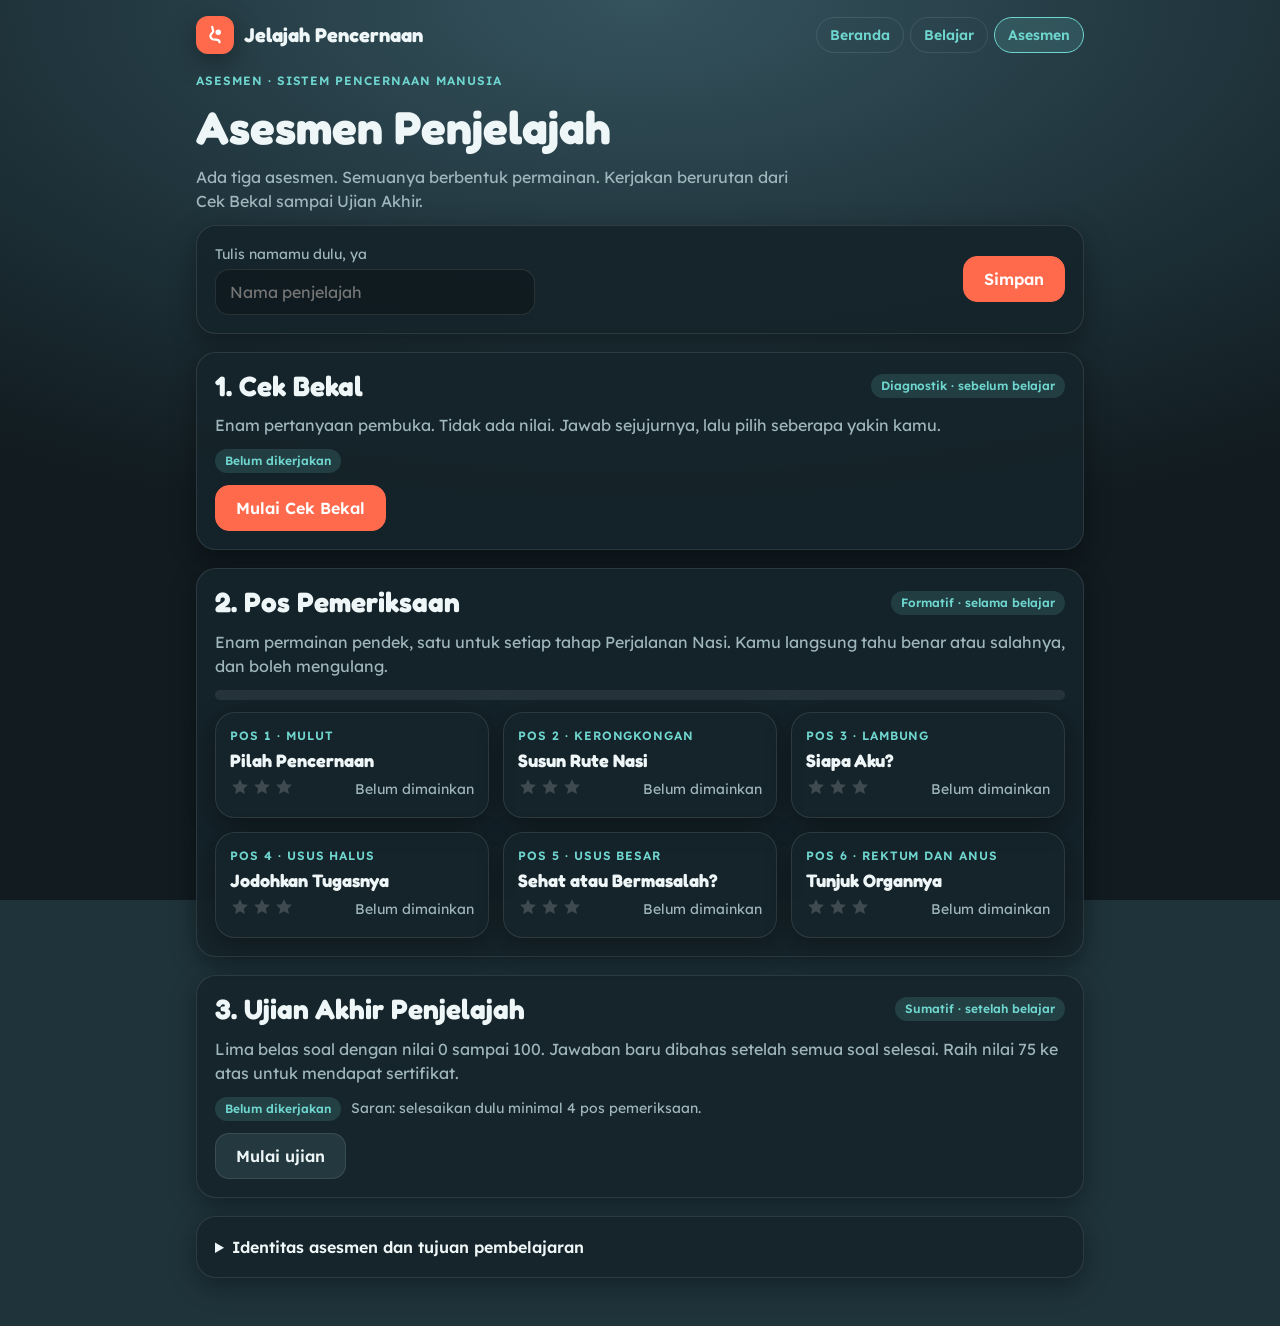
==== asesmen/index.html @ dd768f48 "Satu situs: beranda, media belajar terpisah per file, dan asesmen berbasis permainan" ====
<!doctype html>
<html lang="id">
<head>
<meta charset="utf-8">
<meta name="viewport" content="width=device-width, initial-scale=1, viewport-fit=cover">
<title>Asesmen · Jelajah Pencernaan</title>
<meta name="description" content="Asesmen diagnostik, formatif, dan sumatif sistem pencernaan manusia untuk kelas 5 SD.">
<meta name="theme-color" content="#1f333b">
<link rel="preconnect" href="https://fonts.gstatic.com" crossorigin>
<link rel="stylesheet" href="https://fonts.googleapis.com/css2?family=Fredoka:wght@600;700&family=Lexend:wght@400;600&display=swap">
<link rel="stylesheet" href="../assets/tema.css">
</head>
<body>
<div id="app"></div>
<script src="../assets/inti.js"></script>
<script src="../assets/soal.js"></script>
<script src="hub.js"></script>
</body>
</html>
---- assets/tema.css ----
/* Tema bersama untuk beranda dan halaman asesmen (selaras dengan media 3D di /belajar/) */
:root {
  --ink: #eef6f7; --muted: #9fb6bc; --accent: #ff6a4d; --accent-ink: #fff;
  --teal: #6fd6cf; --teal-soft: rgba(111, 214, 207, 0.15); --sun: #ffc857;
  --bg: #1f333b; --panel: rgba(22, 36, 43, 0.9); --panel-2: #24393f; --edge: rgba(255, 255, 255, 0.1);
  --dark: #12262d; --focus: #7fc8ff; --good: #2fbf6f; --bad: #ef5157;
  --shadow: 0 8px 26px rgba(0, 0, 0, 0.35);
  --font-display: "Fredoka", "Trebuchet MS", system-ui, sans-serif;
  --font-body: "Lexend", "Segoe UI", system-ui, sans-serif;
  color-scheme: dark;
}
* { box-sizing: border-box; }
[hidden] { display: none !important; }
html { -webkit-text-size-adjust: 100%; }
body { margin: 0; min-height: 100vh; min-height: 100dvh; color: var(--ink); font-family: var(--font-body); font-size: 16px; line-height: 1.5;
  background: radial-gradient(ellipse 90% 60% at 50% 0%, #35535d 0%, #1f333b 55%, #111b20 100%) fixed #1f333b; }
h1, h2, h3 { font-family: var(--font-display); font-weight: 700; line-height: 1.1; margin: 0; text-wrap: balance; }
h1 { font-size: clamp(30px, 6vw, 46px); } h2 { font-size: clamp(22px, 4vw, 28px); } h3 { font-size: 18px; }
p { margin: 0; } a { color: var(--teal); }
button, input, select { font: inherit; color: inherit; }
button { cursor: pointer; touch-action: manipulation; }
:focus-visible { outline: 3px solid var(--focus); outline-offset: 2px; }
.wrap { width: min(920px, 100%); margin: 0 auto; padding: 16px max(16px, env(safe-area-inset-right, 0px)) 48px max(16px, env(safe-area-inset-left, 0px)); display: flex; flex-direction: column; gap: 18px; }
.bar { display: flex; align-items: center; justify-content: space-between; gap: 10px; flex-wrap: wrap; }
.brand { display: flex; align-items: center; gap: 10px; text-decoration: none; color: var(--ink); font-family: var(--font-display); font-weight: 700; font-size: 20px; }
.logo { width: 38px; height: 38px; border-radius: 12px; background: var(--accent); display: grid; place-items: center; flex: none; box-shadow: var(--shadow); }
.nav { display: flex; gap: 6px; flex-wrap: wrap; }
.nav a, .pill { display: inline-flex; align-items: center; gap: 6px; min-height: 36px; padding: 0 13px; border-radius: 999px; border: 1.5px solid var(--edge); color: var(--teal); font-weight: 600; font-size: 14px; text-decoration: none; background: transparent; }
.nav a:hover, .nav a[aria-current="page"] { background: var(--teal-soft); border-color: var(--teal); }
.kicker { font-size: 12px; font-weight: 600; letter-spacing: 0.08em; text-transform: uppercase; color: var(--teal); }
.lead { color: var(--muted); max-width: 62ch; }
.muted { color: var(--muted); } .small { font-size: 14px; }
.panel { background: var(--panel); border: 1px solid var(--edge); border-radius: 20px; padding: 18px; box-shadow: var(--shadow); }
.stack { display: flex; flex-direction: column; gap: 12px; } .row { display: flex; flex-wrap: wrap; gap: 10px; align-items: center; }
.grid2 { display: grid; gap: 14px; grid-template-columns: repeat(auto-fit, minmax(min(260px, 100%), 1fr)); }
.btn { display: inline-flex; align-items: center; justify-content: center; gap: 8px; min-height: 46px; padding: 0 20px; border-radius: 14px; border: 1.5px solid var(--edge); background: var(--panel-2); color: var(--ink); font-weight: 600; text-decoration: none; transition: transform .08s ease; }
.btn:active { transform: translateY(2px); }
.btn.primary { background: var(--accent); border-color: var(--accent); color: var(--accent-ink); }
.btn.teal { border-color: var(--teal); color: var(--teal); }
.btn.small { min-height: 38px; padding: 0 14px; font-size: 14px; }
.btn:disabled { opacity: .45; cursor: not-allowed; }
.badge { display: inline-flex; align-items: center; gap: 6px; padding: 3px 10px; border-radius: 999px; font-size: 12px; font-weight: 600; background: var(--teal-soft); color: var(--teal); }
.badge.sun { background: rgba(255, 200, 87, 0.16); color: var(--sun); } .badge.bad { background: rgba(239, 81, 87, 0.16); color: #ff8a8e; } .badge.good { background: rgba(47, 191, 111, 0.16); color: #6fe0a2; }
.tile { display: flex; flex-direction: column; gap: 10px; text-decoration: none; color: var(--ink); background: var(--panel); border: 1.5px solid var(--edge); border-radius: 20px; padding: 18px; box-shadow: var(--shadow); transition: border-color .15s ease, transform .15s ease; }
a.tile:hover, a.tile:focus-visible { border-color: var(--teal); transform: translateY(-2px); }
.tile .ico { width: 46px; height: 46px; border-radius: 14px; display: grid; place-items: center; background: var(--teal-soft); color: var(--teal); }
.tile.hot .ico { background: var(--accent); color: #fff; }
.meter { height: 10px; border-radius: 999px; background: rgba(255, 255, 255, 0.08); overflow: hidden; }
.meter > i { display: block; height: 100%; background: var(--teal); border-radius: 999px; transition: width .35s ease; }
.stars { display: inline-flex; gap: 2px; color: var(--sun); } .stars .off { color: rgba(255, 255, 255, 0.18); }
input[type="text"], input[type="password"] { min-height: 46px; padding: 0 14px; border-radius: 14px; border: 1.5px solid var(--edge); background: rgba(0, 0, 0, 0.25); color: var(--ink); width: 100%; max-width: 320px; }
/* ---------- permainan ---------- */
.stage { min-height: 100vh; min-height: 100dvh; display: flex; flex-direction: column; }
.stage .wrap { flex: 1; width: min(720px, 100%); }
.hud { display: flex; align-items: center; justify-content: space-between; gap: 10px; flex-wrap: wrap; font-weight: 600; font-variant-numeric: tabular-nums; }
.opt { display: flex; align-items: center; gap: 12px; width: 100%; text-align: left; padding: 13px 15px; border-radius: 14px; border: 1.5px solid var(--edge); background: var(--panel-2); font-weight: 600; }
.opt:hover:not(:disabled) { border-color: var(--teal); }
.opt .key { flex: none; display: grid; place-items: center; width: 30px; height: 30px; border-radius: 50%; border: 1.5px solid currentColor; font-size: 13px; }
.opt.pick { border-color: var(--teal); background: var(--teal-soft); color: var(--teal); }
.opt.right { border-color: var(--good); background: rgba(47, 191, 111, 0.18); color: #8ff0bb; }
.opt.wrong { border-color: var(--bad); background: rgba(239, 81, 87, 0.16); color: #ff9da0; }
.opt:disabled { cursor: default; }
.fb { border-radius: 16px; padding: 14px 16px; border: 1.5px solid var(--edge); background: var(--panel-2); }
.fb.good { border-color: var(--good); background: rgba(47, 191, 111, 0.14); } .fb.bad { border-color: var(--bad); background: rgba(239, 81, 87, 0.12); }
.chips { display: flex; flex-wrap: wrap; gap: 8px; }
.chip { min-height: 42px; padding: 0 14px; border-radius: 999px; border: 1.5px solid var(--edge); background: var(--panel-2); font-weight: 600; }
.chip:hover:not(:disabled) { border-color: var(--teal); } .chip:disabled { opacity: .3; }
.chip.wrong { border-color: var(--bad); color: #ff9da0; } .chip.pick { border-color: var(--teal); background: var(--teal-soft); color: var(--teal); } .chip.right { border-color: var(--good); background: rgba(47, 191, 111, 0.18); color: #8ff0bb; opacity: 1; }
.card-big { background: var(--panel-2); border: 1.5px solid var(--edge); border-radius: 22px; padding: 26px 20px; text-align: center; font-size: 20px; font-weight: 600; min-height: 150px; display: grid; place-items: center; box-shadow: var(--shadow); touch-action: none; user-select: none; -webkit-user-select: none; cursor: grab; transition: transform .25s ease, background .15s ease, border-color .15s ease; }
.card-big.drag { transition: none; cursor: grabbing; }
.card-big.l { border-color: var(--teal); background: rgba(111, 214, 207, 0.2); } .card-big.r { border-color: var(--sun); background: rgba(255, 200, 87, 0.2); }
.slot { display: flex; align-items: center; gap: 10px; min-height: 44px; padding: 6px 12px; border-radius: 12px; border: 1.5px dashed var(--edge); color: var(--muted); font-weight: 600; }
.slot.fill { border-style: solid; border-color: var(--teal); color: var(--ink); background: var(--teal-soft); } .slot.next { border-color: var(--accent); }
.slot .n { flex: none; width: 28px; height: 28px; border-radius: 50%; display: grid; place-items: center; background: rgba(255, 255, 255, 0.08); font-family: var(--font-display); }
.peta { width: 100%; max-width: 300px; height: auto; display: block; margin: 0 auto; }
.peta .org { cursor: pointer; transition: opacity .2s ease; } .peta .org:hover .ol, .peta .org:focus-visible .ol { stroke: #fff; }
.peta .org.right .ol { stroke: var(--good); stroke-width: 5; } .peta .org.wrong .ol { stroke: var(--bad); stroke-width: 5; }
.peta.dim .org:not(.lit) { opacity: .35; }
table { border-collapse: collapse; width: 100%; font-size: 14px; }
th, td { border: 1px solid var(--edge); padding: 7px 9px; text-align: left; vertical-align: top; }
th { background: rgba(255, 255, 255, 0.06); font-weight: 600; }
.scroll { overflow-x: auto; }
@keyframes pop { 0% { transform: scale(.6); opacity: 0; } 60% { transform: scale(1.06); opacity: 1; } 100% { transform: scale(1); } }
.pop { animation: pop .35s cubic-bezier(.2, .9, .3, 1.2) both; }
@keyframes shake { 0%, 100% { transform: translateX(0); } 25% { transform: translateX(-7px); } 50% { transform: translateX(6px); } 75% { transform: translateX(-3px); } }
.shake { animation: shake .35s ease; }
@keyframes bob { 0%, 100% { transform: translateY(0); } 50% { transform: translateY(-6px); } }
.bob { animation: bob 2.4s ease-in-out infinite; }
@media (prefers-reduced-motion: reduce) { *, *::before, *::after { animation-duration: .01ms !important; transition-duration: .01ms !important; } }
@media print { body { background: #fff; color: #000; } .panel, .tile { box-shadow: none; background: #fff; border-color: #999; } .noprint { display: none !important; } th { background: #eee; } th, td { border-color: #999; } .badge { color: #000; background: #eee; } .muted, .lead, .kicker { color: #333; } a { color: #000; } }
.tile .badge { align-self: flex-start; }
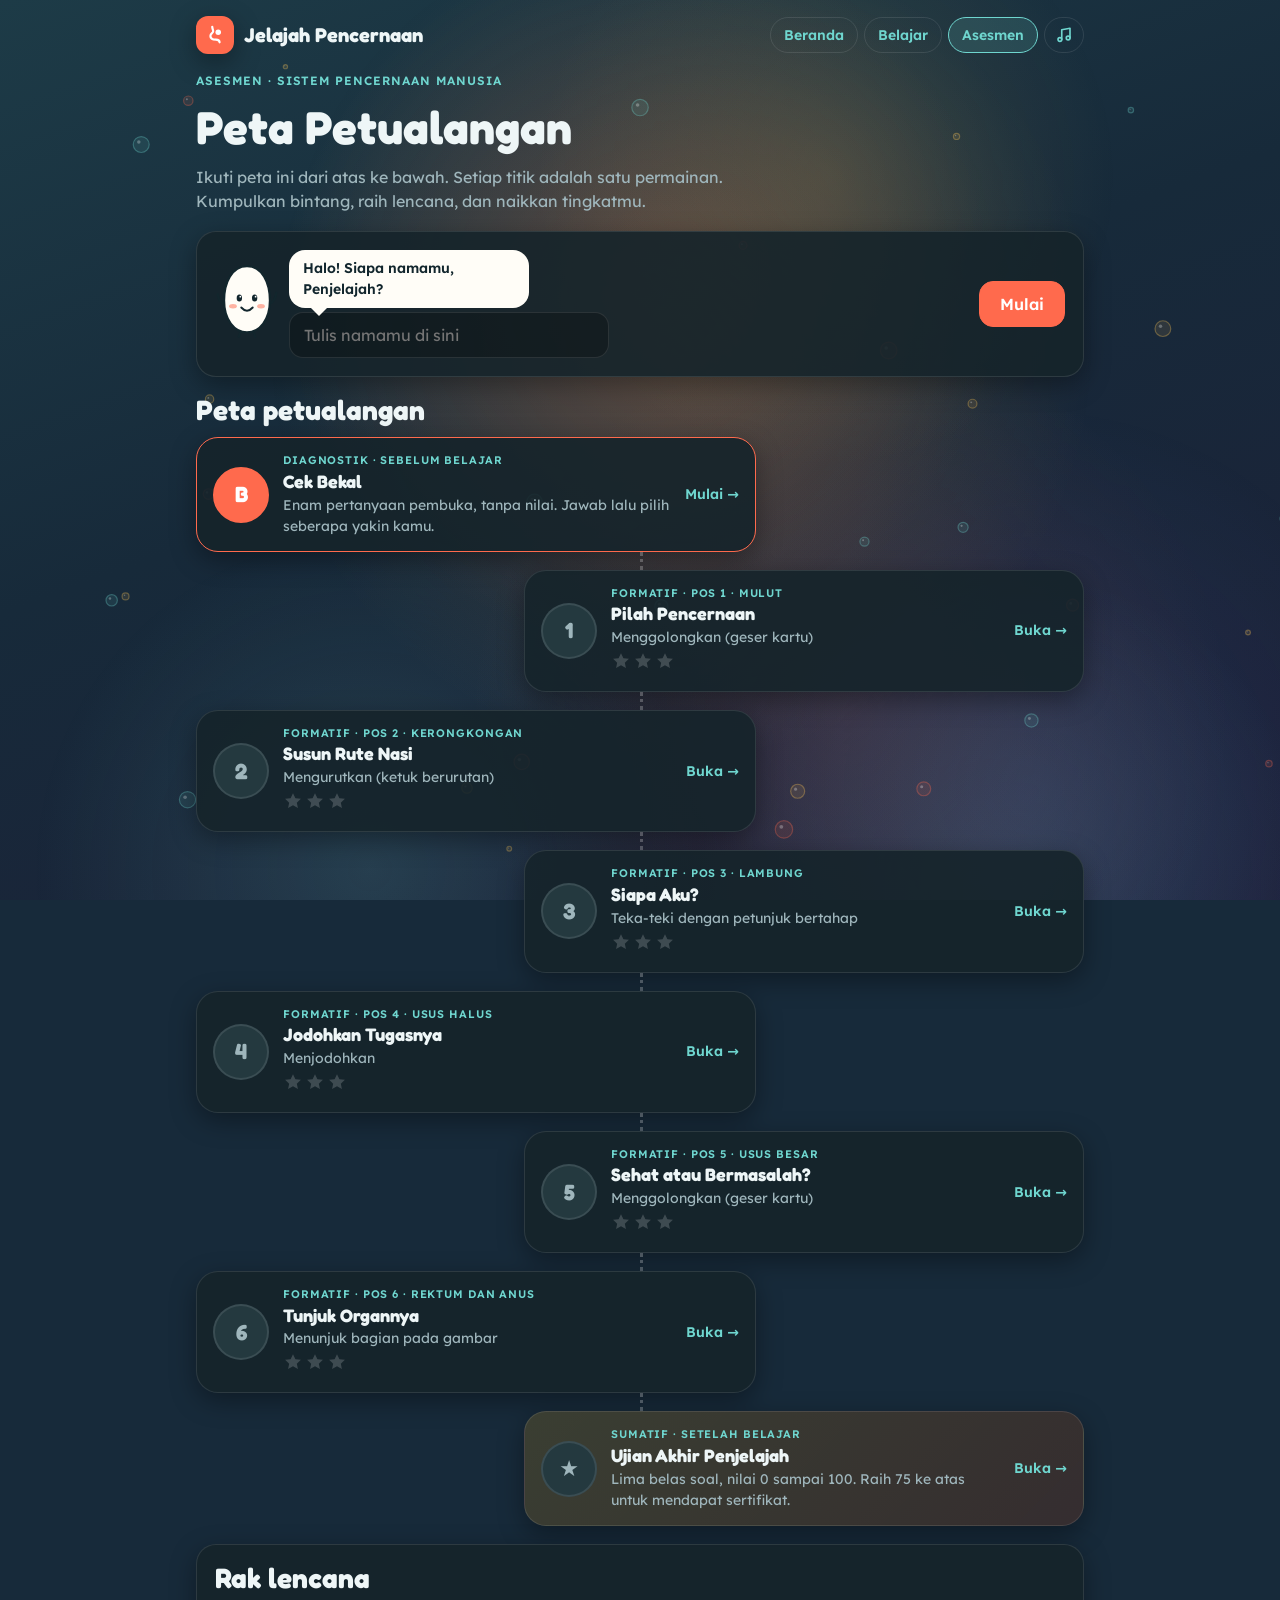
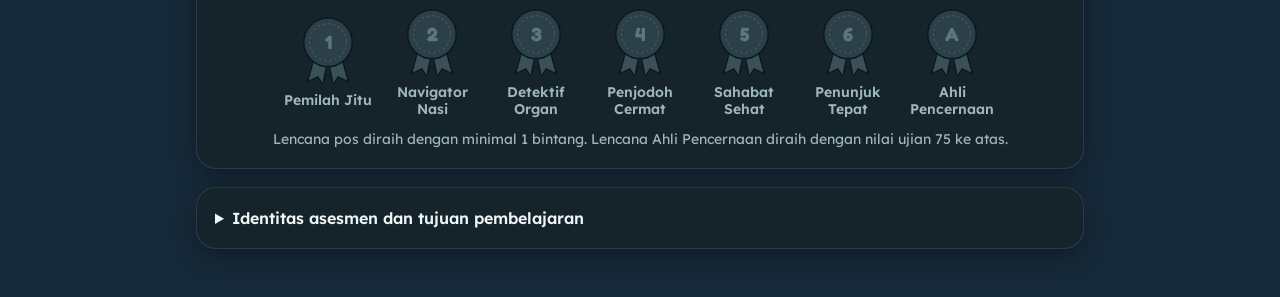
==== commit eec43dfc: "Lima lagu latar, efek bunyi baru, suara Si Nasi, dan pembaca soal" ====
--- a/asesmen/index.html
+++ b/asesmen/index.html
@@ -13,6 +13,7 @@
 <body>
 <div id="app"></div>
 <script src="../assets/inti.js"></script>
+<script src="../assets/audio.js"></script>
 <script src="../assets/soal.js"></script>
 <script src="hub.js"></script>
 </body>
--- a/assets/tema.css
+++ b/assets/tema.css
@@ -13,7 +13,7 @@
 [hidden] { display: none !important; }
 html { -webkit-text-size-adjust: 100%; }
 body { margin: 0; min-height: 100vh; min-height: 100dvh; color: var(--ink); font-family: var(--font-body); font-size: 16px; line-height: 1.5;
-  background: radial-gradient(ellipse 90% 60% at 50% 0%, #35535d 0%, #1f333b 55%, #111b20 100%) fixed #1f333b; }
+  background: linear-gradient(160deg, #1d3b47 0%, #172a3a 45%, #1c1f38 100%) fixed #172a3a; }
 h1, h2, h3 { font-family: var(--font-display); font-weight: 700; line-height: 1.1; margin: 0; text-wrap: balance; }
 h1 { font-size: clamp(30px, 6vw, 46px); } h2 { font-size: clamp(22px, 4vw, 28px); } h3 { font-size: 18px; }
 p { margin: 0; } a { color: var(--teal); }
@@ -89,3 +89,111 @@
 @media (prefers-reduced-motion: reduce) { *, *::before, *::after { animation-duration: .01ms !important; transition-duration: .01ms !important; } }
 @media print { body { background: #fff; color: #000; } .panel, .tile { box-shadow: none; background: #fff; border-color: #999; } .noprint { display: none !important; } th { background: #eee; } th, td { border-color: #999; } .badge { color: #000; background: #eee; } .muted, .lead, .kicker { color: #333; } a { color: #000; } }
 .tile .badge { align-self: flex-start; }
+/* ---------- polesan: animasi masuk, perayaan, peta petualangan ---------- */
+@keyframes naik { from { opacity: 0; transform: translateY(14px); } to { opacity: 1; transform: none; } }
+.wrap > * { animation: naik .45s cubic-bezier(.2, .8, .3, 1) both; }
+.wrap > *:nth-child(2) { animation-delay: .05s; } .wrap > *:nth-child(3) { animation-delay: .1s; } .wrap > *:nth-child(4) { animation-delay: .15s; } .wrap > *:nth-child(5) { animation-delay: .2s; } .wrap > *:nth-child(n+6) { animation-delay: .25s; }
+.konfeti { position: fixed; inset: 0; width: 100%; height: 100%; pointer-events: none; z-index: 99; }
+.nav .pill { padding: 0 10px; cursor: pointer; }
+.stars.besar svg { width: 44px; height: 44px; }
+@keyframes bintangMuncul { 0% { transform: scale(0) rotate(-40deg); opacity: 0; } 70% { transform: scale(1.35) rotate(8deg); opacity: 1; } 100% { transform: scale(1); opacity: 1; } }
+.stars .muncul { display: inline-block; animation: bintangMuncul .5s cubic-bezier(.2, .9, .3, 1.3) both; filter: drop-shadow(0 0 10px rgba(255, 200, 87, 0.55)); }
+.medali { display: inline-flex; flex-direction: column; align-items: center; gap: 2px; width: 92px; text-align: center; font-weight: 600; line-height: 1.2; }
+.medali.kunci { color: var(--muted); }
+.medali:not(.kunci) svg { filter: drop-shadow(0 6px 10px rgba(0, 0, 0, 0.35)); }
+.hero { position: relative; overflow: hidden; border-radius: 28px; border: 1px solid var(--edge); padding: clamp(20px, 4vw, 36px); background: radial-gradient(120% 90% at 85% 10%, rgba(111, 214, 207, 0.22), transparent 60%), radial-gradient(90% 80% at 0% 100%, rgba(255, 106, 77, 0.2), transparent 60%), var(--panel); box-shadow: var(--shadow); display: grid; grid-template-columns: minmax(0, 1.25fr) minmax(0, 0.75fr); gap: 20px; align-items: center; }
+.hero h1 { font-size: clamp(38px, 8vw, 68px); letter-spacing: -0.01em; }
+.hero h1 span { color: var(--accent); }
+.hero .peta { max-width: 230px; filter: drop-shadow(0 16px 30px rgba(0, 0, 0, 0.45)); }
+.hero .sosok { position: relative; }
+.hero .statbar { grid-template-columns: repeat(3, minmax(0, 1fr)); }
+@media (max-width: 640px) { .hero { grid-template-columns: 1fr; } .hero .sosok { order: -1; } .hero .peta { max-width: 104px; } .hero .stat { padding: 8px 10px; } .hero .stat b { font-size: 20px; } }
+.gelembung { position: absolute; border-radius: 50%; background: rgba(111, 214, 207, 0.14); border: 1px solid rgba(111, 214, 207, 0.25); animation: apung 9s ease-in-out infinite; pointer-events: none; }
+@keyframes apung { 0%, 100% { transform: translateY(0); } 50% { transform: translateY(-18px); } }
+.statbar { display: grid; grid-template-columns: repeat(auto-fit, minmax(130px, 1fr)); gap: 10px; }
+.stat { background: rgba(0, 0, 0, 0.22); border: 1px solid var(--edge); border-radius: 16px; padding: 10px 14px; display: flex; flex-direction: column; }
+.stat b { font-family: var(--font-display); font-size: 26px; line-height: 1.1; font-variant-numeric: tabular-nums; }
+.stat span { font-size: 12px; color: var(--muted); }
+.level { display: flex; align-items: center; gap: 14px; flex-wrap: wrap; }
+.level .lv { flex: none; width: 58px; height: 58px; border-radius: 18px; background: linear-gradient(135deg, var(--sun), var(--accent)); color: #1b1410; display: grid; place-items: center; font-family: var(--font-display); font-weight: 700; font-size: 28px; box-shadow: 0 6px 18px rgba(255, 140, 80, 0.35); }
+.level .meter { height: 12px; } .level .meter > i { background: linear-gradient(90deg, var(--sun), var(--accent)); }
+/* peta petualangan */
+.trail { list-style: none; margin: 0; padding: 0; display: flex; flex-direction: column; }
+.trail li { position: relative; display: flex; }
+.trail li:nth-child(odd) { justify-content: flex-start; } .trail li:nth-child(even) { justify-content: flex-end; }
+.trail li + li { margin-top: 18px; }
+.trail li + li::before { content: ""; position: absolute; top: -18px; left: 50%; width: 0; height: 18px; border-left: 3px dotted rgba(255, 255, 255, 0.25); }
+.node { position: relative; width: min(100%, 560px); display: grid; grid-template-columns: auto minmax(0, 1fr) auto; gap: 14px; align-items: center; text-decoration: none; color: var(--ink); background: var(--panel); border: 1.5px solid var(--edge); border-radius: 22px; padding: 14px 16px; box-shadow: var(--shadow); transition: transform .15s ease, border-color .15s ease; }
+.node:hover, .node:focus-visible { transform: translateY(-3px); border-color: var(--teal); }
+.node .bul { width: 56px; height: 56px; border-radius: 50%; display: grid; place-items: center; font-family: var(--font-display); font-weight: 700; font-size: 22px; background: var(--panel-2); border: 2px solid var(--edge); color: var(--muted); }
+.node.done .bul { background: var(--sun); border-color: var(--sun); color: #1b1410; }
+.node.next { border-color: var(--accent); }
+.node.next .bul { background: var(--accent); border-color: var(--accent); color: #fff; animation: denyut 1.8s ease-in-out infinite; }
+@keyframes denyut { 0%, 100% { box-shadow: 0 0 0 0 rgba(255, 106, 77, 0.55); } 50% { box-shadow: 0 0 0 12px rgba(255, 106, 77, 0); } }
+.node .go { color: var(--teal); font-weight: 600; font-size: 14px; white-space: nowrap; }
+.node.bos { background: linear-gradient(135deg, rgba(255, 200, 87, 0.16), rgba(255, 106, 77, 0.14)), var(--panel); }
+@media (max-width: 520px) { .node { grid-template-columns: auto minmax(0, 1fr); } .node .go { grid-column: 2; } }
+.kombo { display: inline-flex; align-items: center; gap: 6px; padding: 3px 12px; border-radius: 999px; font-weight: 700; font-family: var(--font-display); background: linear-gradient(90deg, var(--sun), var(--accent)); color: #1b1410; }
+.sertifikat { position: relative; background: linear-gradient(160deg, #fff8e8, #ffe9c4); color: #2a1d10; border-radius: 22px; padding: clamp(20px, 5vw, 40px); text-align: center; border: 3px solid #c98a2b; outline: 2px solid #c98a2b; outline-offset: -12px; box-shadow: var(--shadow); display: flex; flex-direction: column; align-items: center; gap: 8px; }
+.sertifikat h2 { color: #b3471f; font-size: clamp(30px, 7vw, 48px); overflow-wrap: anywhere; }
+.sertifikat .kicker { color: #8a5a12; } .sertifikat .muted { color: #6d5536; }
+.ucap { position: relative; background: #fffdf7; color: #12262d; border-radius: 16px; padding: 8px 14px; font-weight: 600; font-size: 14px; max-width: 240px; }
+.ucap::after { content: ""; position: absolute; left: 22px; bottom: -8px; border: 8px solid transparent; border-top-color: #fffdf7; border-bottom: 0; }
+@media print { .konfeti, .gelembung { display: none; } .sertifikat { box-shadow: none; } body * { animation: none !important; } }
+/* ---------- latar bergerak dan layar menu beranda ---------- */
+.latar { position: fixed; inset: 0; width: 100%; height: 100%; z-index: -1; pointer-events: none; }
+.menu { min-height: 100vh; min-height: 100dvh; display: flex; flex-direction: column; align-items: center; gap: clamp(14px, 3vh, 26px); padding: 14px max(16px, env(safe-area-inset-right, 0px)) 28px max(16px, env(safe-area-inset-left, 0px)); text-align: center; }
+.menu > * { animation: naik .5s cubic-bezier(.2, .8, .3, 1) both; }
+.menu > *:nth-child(2) { animation-delay: .08s; } .menu > *:nth-child(3) { animation-delay: .16s; } .menu > *:nth-child(4) { animation-delay: .24s; } .menu > *:nth-child(n+5) { animation-delay: .32s; }
+.menu .atas { width: min(980px, 100%); display: flex; justify-content: space-between; align-items: center; gap: 8px; }
+.menu .judul { font-size: clamp(44px, 11vw, 104px); line-height: .95; letter-spacing: -0.02em; text-shadow: 0 6px 0 rgba(0, 0, 0, 0.25), 0 18px 40px rgba(0, 0, 0, 0.35); }
+.menu .judul span { display: block; background: linear-gradient(90deg, #ffc857, #ff6a4d 55%, #ff93ae); -webkit-background-clip: text; background-clip: text; color: transparent; text-shadow: none; filter: drop-shadow(0 6px 0 rgba(0, 0, 0, 0.25)); }
+.menu .maskot { display: flex; align-items: flex-end; justify-content: center; gap: 10px; }
+.menu .maskot .ucap { margin-bottom: 70px; text-align: left; font-size: 15px; }
+.menu .maskot .ucap::after { left: auto; right: -8px; bottom: 16px; border: 8px solid transparent; border-left-color: #fffdf7; border-right: 0; }
+.portal { width: min(980px, 100%); display: grid; gap: 16px; grid-template-columns: repeat(auto-fit, minmax(min(280px, 100%), 1fr)); }
+.pintu { position: relative; overflow: hidden; display: flex; flex-direction: column; align-items: flex-start; gap: 8px; text-align: left; text-decoration: none; color: #fff; border-radius: 28px; padding: 22px; min-height: 190px; box-shadow: 0 10px 0 rgba(0, 0, 0, 0.28), 0 24px 40px rgba(0, 0, 0, 0.35); transition: transform .15s ease, box-shadow .15s ease; }
+.pintu:hover, .pintu:focus-visible { transform: translateY(-6px); box-shadow: 0 16px 0 rgba(0, 0, 0, 0.28), 0 30px 50px rgba(0, 0, 0, 0.4); }
+.pintu:active { transform: translateY(4px); box-shadow: 0 4px 0 rgba(0, 0, 0, 0.28); }
+.pintu.a { background: linear-gradient(140deg, #ff8a5c, #ff5a4d 60%, #d93a5c); }
+.pintu.b { background: linear-gradient(140deg, #3fc6bd, #2a9fb0 55%, #3f6fd9); }
+.pintu h2 { font-size: clamp(30px, 6vw, 42px); }
+.pintu p { font-size: 15px; max-width: 34ch; opacity: .95; }
+.pintu .tag { font-size: 12px; font-weight: 600; letter-spacing: .06em; text-transform: uppercase; background: rgba(0, 0, 0, 0.22); padding: 3px 10px; border-radius: 999px; }
+.pintu .maju { margin-top: auto; display: inline-flex; align-items: center; gap: 8px; background: #fff; color: #1b2a33; font-weight: 700; padding: 10px 18px; border-radius: 999px; }
+.pintu .hias { position: absolute; right: -18px; bottom: -22px; width: 150px; height: 150px; opacity: .22; color: #fff; pointer-events: none; }
+.rute { width: min(980px, 100%); display: flex; flex-wrap: wrap; justify-content: center; gap: 8px; list-style: none; margin: 0; padding: 0; }
+.rute a { display: inline-flex; align-items: center; gap: 8px; text-decoration: none; color: var(--ink); background: rgba(0, 0, 0, 0.28); border: 1.5px solid var(--edge); border-radius: 999px; padding: 6px 14px 6px 6px; font-weight: 600; font-size: 14px; }
+.rute a:hover { border-color: var(--teal); }
+.rute .n { width: 26px; height: 26px; border-radius: 50%; display: grid; place-items: center; background: var(--accent); color: #fff; font-family: var(--font-display); font-size: 14px; }
+.rute .n.ok { background: var(--sun); color: #1b1410; }
+@media (max-width: 560px) { .menu .maskot .ucap { display: none; } .pintu { min-height: 0; } }
+@media print { .latar { display: none; } }
+/* ---------- panel suara, tombol baca, toast, transisi ---------- */
+.tsuara { position: relative; gap: 4px; }
+.tsuara .eq { display: none; align-items: flex-end; gap: 2px; height: 14px; }
+.tsuara .eq i { width: 3px; border-radius: 2px; background: currentColor; animation: eq .9s ease-in-out infinite; }
+.tsuara .eq i:nth-child(2) { animation-delay: -.3s; } .tsuara .eq i:nth-child(3) { animation-delay: -.6s; }
+.tsuara.main .eq { display: inline-flex; } .tsuara.main { border-color: var(--teal); background: var(--teal-soft); }
+@keyframes eq { 0%, 100% { height: 4px; } 50% { height: 14px; } }
+.popsuara { position: fixed; z-index: 90; width: min(330px, calc(100vw - 24px)); max-height: calc(100vh - 90px); overflow: auto; display: flex; flex-direction: column; gap: 12px; padding: 16px; border-radius: 20px; background: rgba(20, 34, 44, 0.97); border: 1px solid var(--edge); box-shadow: 0 18px 50px rgba(0, 0, 0, 0.5); backdrop-filter: blur(12px); animation: pop .25s ease both; }
+.saklar { display: flex; align-items: center; justify-content: space-between; gap: 10px; font-weight: 600; cursor: pointer; }
+.saklar input { appearance: none; -webkit-appearance: none; width: 46px; height: 26px; border-radius: 999px; background: rgba(255, 255, 255, 0.15); position: relative; cursor: pointer; transition: background .2s ease; flex: none; }
+.saklar input::after { content: ""; position: absolute; top: 3px; left: 3px; width: 20px; height: 20px; border-radius: 50%; background: #fff; transition: transform .2s ease; }
+.saklar input:checked { background: var(--teal); } .saklar input:checked::after { transform: translateX(20px); }
+.lagu { display: flex; flex-direction: column; align-items: flex-start; gap: 0; text-align: left; padding: 8px 12px; border-radius: 12px; border: 1.5px solid var(--edge); background: rgba(255, 255, 255, 0.03); }
+.lagu:hover { border-color: var(--teal); } .lagu.pilih { border-color: var(--accent); background: rgba(255, 106, 77, 0.14); }
+.lagu.pilih b::before { content: "♪ "; color: var(--accent); }
+input[type="range"] { width: 100%; accent-color: var(--accent); }
+.baca { display: inline-flex; align-items: center; gap: 6px; min-height: 36px; padding: 0 12px; border-radius: 999px; border: 1.5px solid var(--teal); background: var(--teal-soft); color: var(--teal); font-weight: 600; font-size: 14px; flex: none; }
+.baca.aktif { background: var(--teal); color: #10232a; animation: denyut 1.6s ease-in-out infinite; }
+.toasts { position: fixed; left: 50%; bottom: max(18px, env(safe-area-inset-bottom, 0px)); transform: translateX(-50%); z-index: 95; display: flex; flex-direction: column; align-items: center; gap: 8px; pointer-events: none; width: max-content; max-width: calc(100vw - 24px); }
+.toast { background: #fffdf7; color: #12262d; font-weight: 600; padding: 10px 18px; border-radius: 999px; box-shadow: 0 10px 30px rgba(0, 0, 0, 0.4); animation: pop .3s cubic-bezier(.2, .9, .3, 1.2) both; text-align: center; transition: opacity .35s ease, transform .35s ease; }
+.toast.hilang { opacity: 0; transform: translateY(10px); }
+body > #app, body > main { transition: opacity .22s ease, transform .22s ease; }
+body.keluar > #app, body.keluar > main { opacity: 0; transform: translateY(-8px) scale(.99); }
+.nasi-klik { cursor: pointer; border: 0; background: none; padding: 0; }
+@keyframes lompat { 0%, 100% { transform: translateY(0) scale(1); } 30% { transform: translateY(-26px) scale(1.06, .94); } 55% { transform: translateY(0) scale(1.1, .88); } 75% { transform: translateY(-6px); } }
+.lompat { animation: lompat .7s cubic-bezier(.3, .7, .4, 1) both !important; }
+.angka-besar { font-family: var(--font-display); font-size: 84px; line-height: 1; color: var(--sun); font-variant-numeric: tabular-nums; }
+@media print { .toasts, .popsuara, .baca { display: none !important; } }
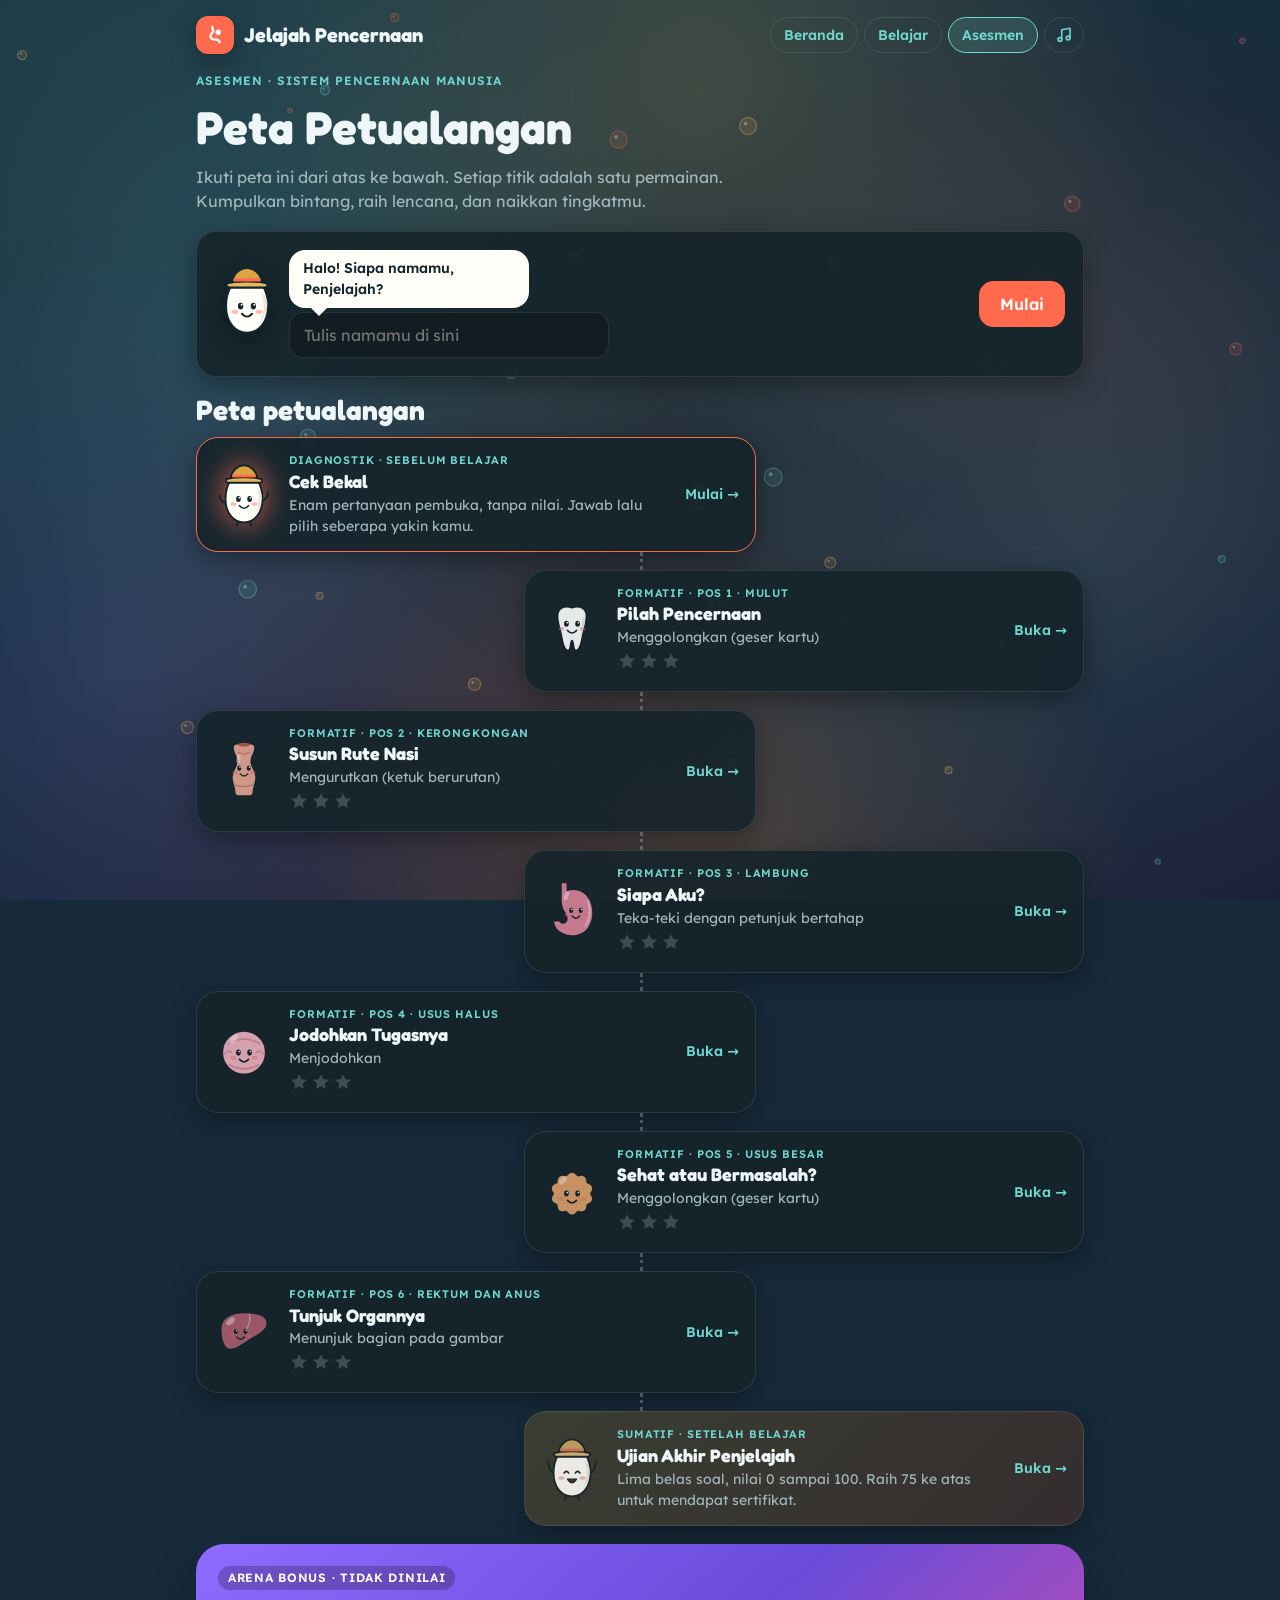
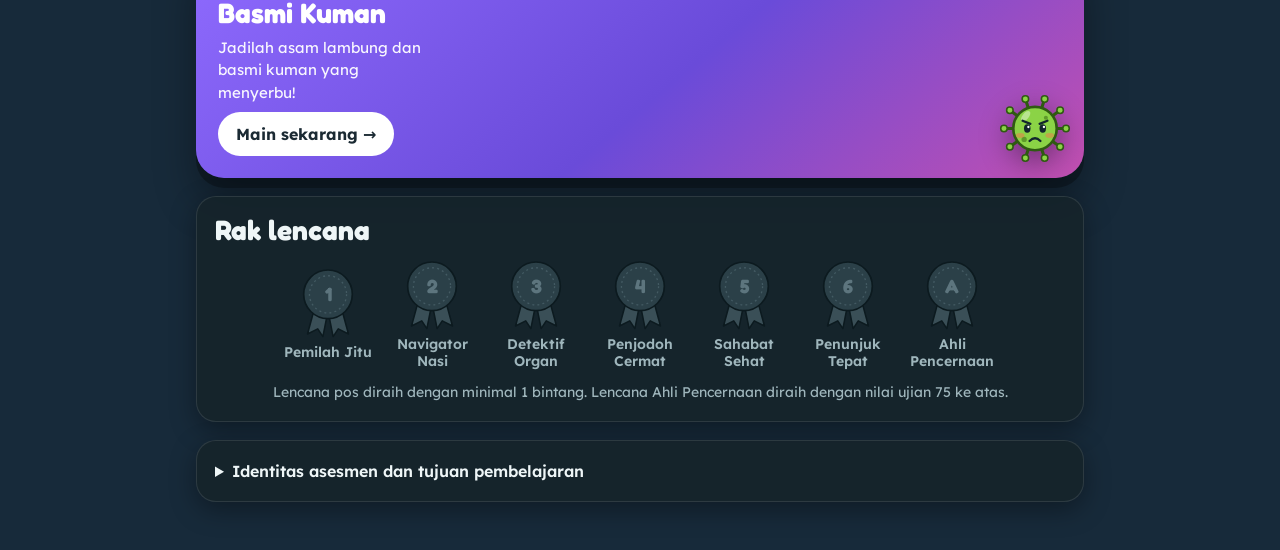
==== commit 62811ba2: "Tokoh baru, layar pembuka, arena bonus Basmi Kuman, dan layar muat media 3D" ====
--- a/asesmen/index.html
+++ b/asesmen/index.html
@@ -5,6 +5,7 @@
 <meta name="viewport" content="width=device-width, initial-scale=1, viewport-fit=cover">
 <title>Asesmen · Jelajah Pencernaan</title>
 <meta name="description" content="Asesmen diagnostik, formatif, dan sumatif sistem pencernaan manusia untuk kelas 5 SD.">
+<link rel="icon" href="data:image/svg+xml,%3Csvg xmlns='http://www.w3.org/2000/svg' viewBox='0 0 64 64'%3E%3Crect width='64' height='64' rx='16' fill='%23ff6a4d'/%3E%3Cpath d='M32 12c13 0 19 13 19 25 0 13-9 21-19 21s-19-8-19-21c0-12 6-25 19-25z' fill='%23fffdf7' stroke='%2312262d' stroke-width='3'/%3E%3Ccircle cx='25' cy='36' r='3' fill='%2312262d'/%3E%3Ccircle cx='39' cy='36' r='3' fill='%2312262d'/%3E%3Cpath d='M26 44q6 6 12 0' fill='none' stroke='%2312262d' stroke-width='3' stroke-linecap='round'/%3E%3C/svg%3E">
 <meta name="theme-color" content="#1f333b">
 <link rel="preconnect" href="https://fonts.gstatic.com" crossorigin>
 <link rel="stylesheet" href="https://fonts.googleapis.com/css2?family=Fredoka:wght@600;700&family=Lexend:wght@400;600&display=swap">
@@ -13,6 +14,7 @@
 <body>
 <div id="app"></div>
 <script src="../assets/inti.js"></script>
+<script src="../assets/tokoh.js"></script>
 <script src="../assets/audio.js"></script>
 <script src="../assets/soal.js"></script>
 <script src="hub.js"></script>
--- a/assets/tema.css
+++ b/assets/tema.css
@@ -197,3 +197,65 @@
 .lompat { animation: lompat .7s cubic-bezier(.3, .7, .4, 1) both !important; }
 .angka-besar { font-family: var(--font-display); font-size: 84px; line-height: 1; color: var(--sun); font-variant-numeric: tabular-nums; }
 @media print { .toasts, .popsuara, .baca { display: none !important; } }
+/* ---------- tokoh ---------- */
+.tokoh { display: inline-block; line-height: 0; filter: drop-shadow(0 8px 10px rgba(0, 0, 0, 0.3)); }
+.tokoh svg { overflow: visible; }
+@keyframes kedip { 0%, 92%, 100% { transform: scaleY(1); } 95% { transform: scaleY(.1); } }
+.tokoh .mata { transform-box: fill-box; transform-origin: center; animation: kedip 4.8s infinite; }
+.kartu-tokoh { display: flex; flex-direction: column; align-items: center; gap: 2px; border: 0; background: none; color: var(--ink); width: 96px; padding: 4px 2px; }
+.kartu-tokoh b { font-family: var(--font-display); font-size: 16px; } .kartu-tokoh span:last-child { font-size: 12px; color: var(--muted); line-height: 1.2; }
+.kartu-tokoh .tokoh { animation: bob 2.6s ease-in-out infinite; } .kartu-tokoh:nth-child(2n) .tokoh { animation-delay: -1.2s; } .kartu-tokoh:nth-child(3n) .tokoh { animation-delay: -.6s; }
+.kartu-tokoh:hover .tokoh { filter: drop-shadow(0 0 14px rgba(255, 200, 87, 0.6)); }
+.parade { width: min(980px, 100%); display: flex; flex-wrap: wrap; justify-content: center; gap: 6px 10px; padding: 14px 10px; border-radius: 26px; background: rgba(0, 0, 0, 0.22); border: 1px solid var(--edge); }
+.dialog { display: flex; align-items: flex-end; gap: 12px; }
+.dialog .ucap { max-width: none; flex: 1; font-size: 15px; border-radius: 18px; padding: 12px 16px; margin-bottom: 18px; }
+.dialog .ucap::after { left: -8px; bottom: 18px; border: 8px solid transparent; border-right-color: #fffdf7; border-left: 0; }
+.dialog .ucap b { color: #c2410c; }
+@media (max-width: 520px) { .dialog { flex-direction: column; align-items: center; } .dialog .ucap { margin-bottom: 0; order: 2; } .dialog .ucap::after { left: 50%; top: -8px; bottom: auto; margin-left: -8px; border: 8px solid transparent; border-bottom-color: #fffdf7; border-top: 0; } }
+/* ---------- layar pembuka ---------- */
+.pembuka { position: fixed; inset: 0; z-index: 120; display: flex; flex-direction: column; align-items: center; justify-content: center; gap: 14px; text-align: center; padding: 20px; cursor: pointer; border: 0; color: var(--ink); width: 100%;
+  background: radial-gradient(90% 70% at 50% 40%, #2c6a78 0%, #1a2d44 55%, #120f26 100%); transition: opacity .6s ease, transform .6s ease; }
+.pembuka.hilang { opacity: 0; transform: scale(1.08); pointer-events: none; }
+.pembuka::before, .pembuka::after { content: ""; position: absolute; border-radius: 50%; filter: blur(50px); opacity: .5; animation: apung 8s ease-in-out infinite; }
+.pembuka::before { width: 46vmin; height: 46vmin; background: #ff6a4d; left: 8%; top: 12%; } .pembuka::after { width: 40vmin; height: 40vmin; background: #6fd6cf; right: 8%; bottom: 10%; animation-delay: -4s; }
+.pembuka > * { position: relative; z-index: 1; }
+@keyframes jatuh { 0% { transform: translateY(-120vh) rotate(-30deg); } 60% { transform: translateY(0) rotate(6deg) scale(1.08, .9); } 78% { transform: translateY(-34px) rotate(-3deg); } 100% { transform: none; } }
+.pembuka .bintang-utama { animation: jatuh 1.1s cubic-bezier(.3, .8, .4, 1) both; }
+@keyframes hurufMuncul { from { opacity: 0; transform: translateY(40px) scale(.6) rotate(-8deg); } to { opacity: 1; transform: none; } }
+.pembuka h1 { font-size: clamp(46px, 12vw, 120px); line-height: .95; letter-spacing: -0.02em; }
+.pembuka h1 i { display: inline-block; font-style: normal; animation: hurufMuncul .5s cubic-bezier(.2, .9, .3, 1.4) both; text-shadow: 0 8px 0 rgba(0, 0, 0, 0.3); }
+.pembuka h1 .w2 i { background: linear-gradient(180deg, #ffd978, #ff6a4d); -webkit-background-clip: text; background-clip: text; color: transparent; text-shadow: none; filter: drop-shadow(0 8px 0 rgba(0, 0, 0, 0.3)); }
+.pembuka .ajak { margin-top: 10px; font-family: var(--font-display); font-size: clamp(18px, 3.4vw, 26px); padding: 14px 34px; border-radius: 999px; background: #fff; color: #1b2a33; box-shadow: 0 8px 0 rgba(0, 0, 0, 0.3); animation: naik .6s 1.9s both, denyutPutih 1.6s 2.5s ease-in-out infinite; }
+@keyframes denyutPutih { 0%, 100% { transform: scale(1); box-shadow: 0 8px 0 rgba(0, 0, 0, 0.3), 0 0 0 0 rgba(255, 255, 255, 0.5); } 50% { transform: scale(1.05); box-shadow: 0 8px 0 rgba(0, 0, 0, 0.3), 0 0 0 16px rgba(255, 255, 255, 0); } }
+.pembuka .baris-tokoh { display: flex; gap: clamp(4px, 2vw, 18px); align-items: flex-end; justify-content: center; flex-wrap: wrap; }
+.pembuka .baris-tokoh > * { animation: naik .5s both, bob 2.6s ease-in-out infinite; }
+/* kilau menyapu judul */
+@keyframes sapu { 0% { background-position: -120% 0; } 60%, 100% { background-position: 220% 0; } }
+.menu .judul { position: relative; }
+.menu .judul span { background-image: linear-gradient(100deg, transparent 40%, rgba(255, 255, 255, 0.9) 50%, transparent 60%), linear-gradient(90deg, #ffc857, #ff6a4d 55%, #ff93ae); background-size: 220% 100%, 100% 100%; background-repeat: no-repeat; animation: sapu 4.5s ease-in-out infinite; }
+.pintu.c { background: linear-gradient(140deg, #8f6bff, #6a4bd9 55%, #c24fb0); }
+.pintu .tokoh { position: absolute; right: 10px; bottom: 6px; filter: drop-shadow(0 8px 12px rgba(0, 0, 0, 0.35)); transition: transform .25s ease; }
+.pintu:hover .tokoh { transform: translateY(-8px) rotate(-6deg) scale(1.08); }
+.pintu p { max-width: 24ch; }
+/* peta petualangan dengan tokoh */
+.node .tk { position: relative; width: 62px; display: grid; place-items: center; }
+.node .tk .cek { position: absolute; right: -4px; bottom: 0; width: 24px; height: 24px; border-radius: 50%; background: var(--sun); color: #1b1410; display: grid; place-items: center; font-weight: 700; font-size: 14px; border: 2px solid #1b1410; }
+.node.next .tk .tokoh { animation: bob 1.4s ease-in-out infinite; filter: drop-shadow(0 0 14px rgba(255, 106, 77, 0.8)); }
+.node:not(.done):not(.next) .tk .tokoh { filter: grayscale(.3) opacity(.9); }
+/* arena bonus */
+.arena { position: relative; overflow: hidden; height: min(480px, 62vh); border-radius: 24px; border: 2px solid var(--edge); touch-action: none; user-select: none; -webkit-user-select: none;
+  background: radial-gradient(130% 70% at 50% 118%, #f2618b 0 34%, transparent 35%), linear-gradient(180deg, #3a1f3d, #5a2748 70%, #7a2f55); }
+.arena .asam { position: absolute; left: 0; right: 0; bottom: 0; height: 22%; background: repeating-linear-gradient(90deg, rgba(231, 255, 154, 0.22) 0 26px, rgba(231, 255, 154, 0.08) 26px 52px); animation: geser 3s linear infinite; pointer-events: none; }
+@keyframes geser { to { background-position: 52px 0; } }
+.arena .jatuh { position: absolute; border: 0; background: none; padding: 6px; touch-action: none; line-height: 0; }
+.arena .efek { position: absolute; transform: translate(-50%, -50%); font-family: var(--font-display); font-weight: 700; font-size: 22px; pointer-events: none; animation: efek .6s ease-out forwards; text-shadow: 0 2px 0 rgba(0, 0, 0, 0.4); }
+@keyframes efek { from { opacity: 1; transform: translate(-50%, -50%) scale(.6); } to { opacity: 0; transform: translate(-50%, -140%) scale(1.5); } }
+.arena .tutup { position: absolute; inset: 0; display: grid; place-items: center; padding: 16px; background: rgba(12, 20, 30, 0.55); backdrop-filter: blur(3px); }
+.hati { display: inline-flex; gap: 4px; color: #ff5a6e; } .hati .off { color: rgba(255, 255, 255, 0.2); }
+@media (max-width: 640px) {
+  .pembuka .baris-tokoh { gap: 2px 6px; max-width: 340px; }
+  .pembuka .baris-tokoh .bintang-utama { flex-basis: 100%; order: -1; display: flex; justify-content: center; }
+  .pembuka .baris-tokoh .bintang-utama svg { width: 120px; height: auto; }
+  .pembuka .baris-tokoh > .tokoh svg { width: 46px; height: auto; }
+  .pintu .tokoh svg { width: 64px; height: auto; }
+}
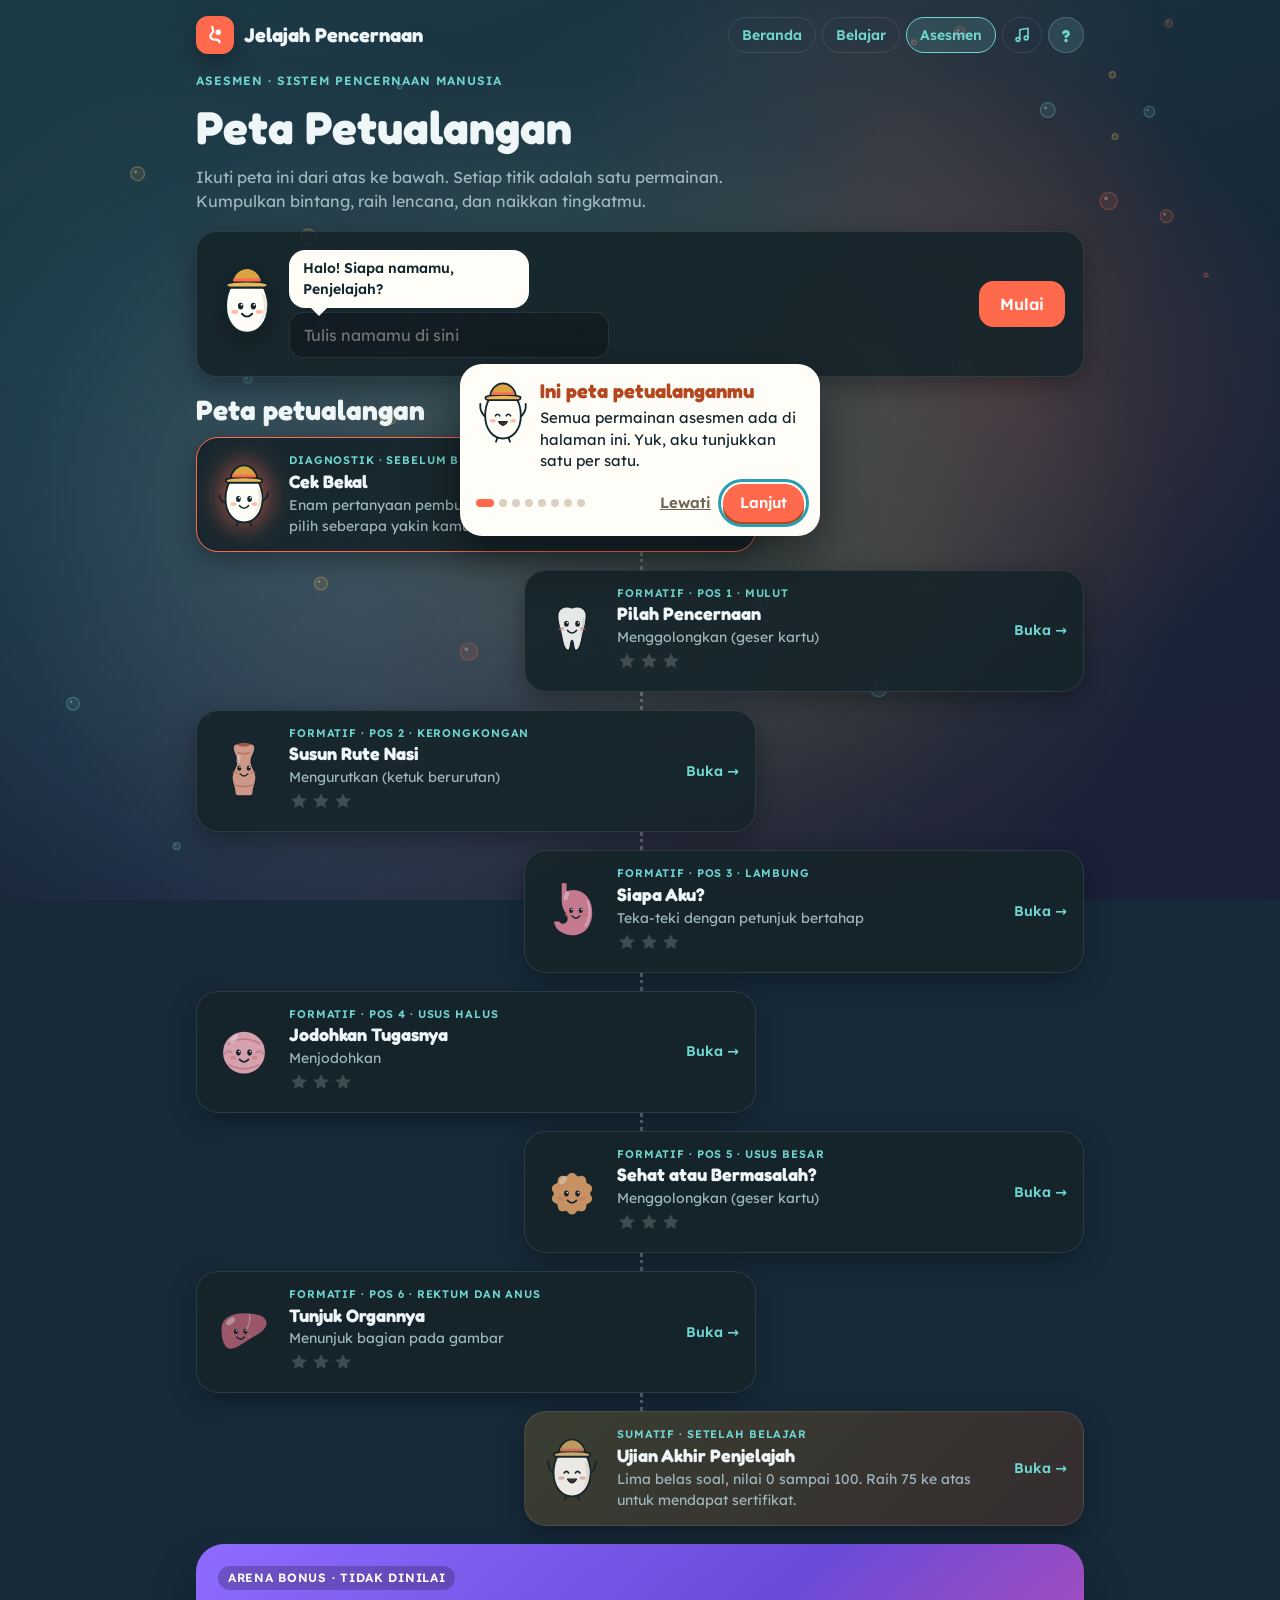
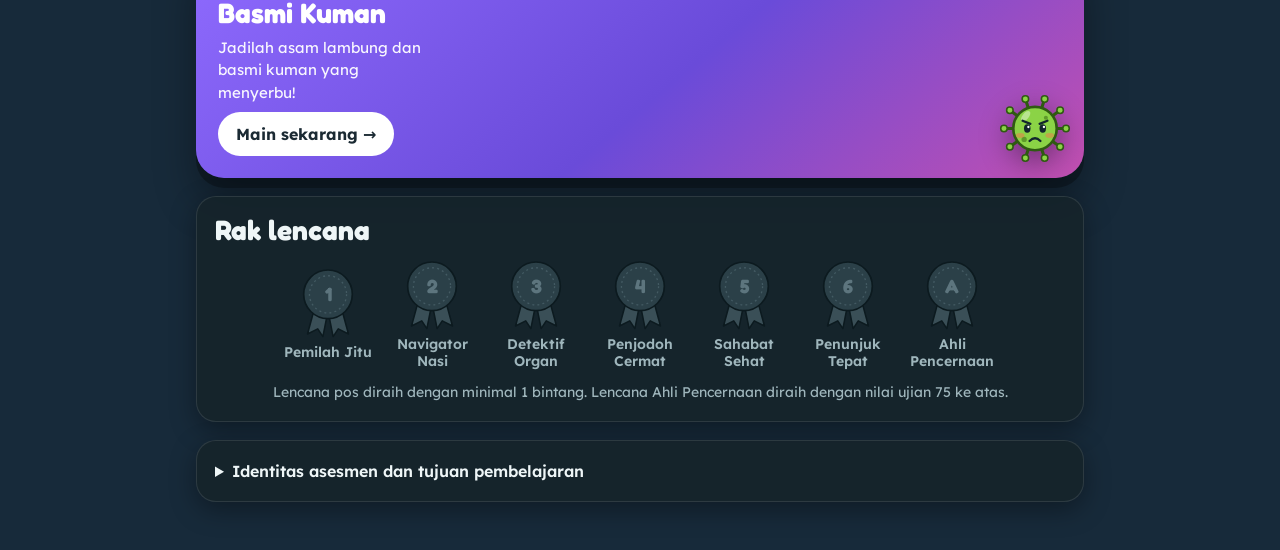
==== commit afd0cf0d: "Panduan pengenalan langkah demi langkah di semua halaman" ====
--- a/asesmen/index.html
+++ b/asesmen/index.html
@@ -13,6 +13,7 @@
 </head>
 <body>
 <div id="app"></div>
+<script src="../assets/pandu.js"></script>
 <script src="../assets/inti.js"></script>
 <script src="../assets/tokoh.js"></script>
 <script src="../assets/audio.js"></script>
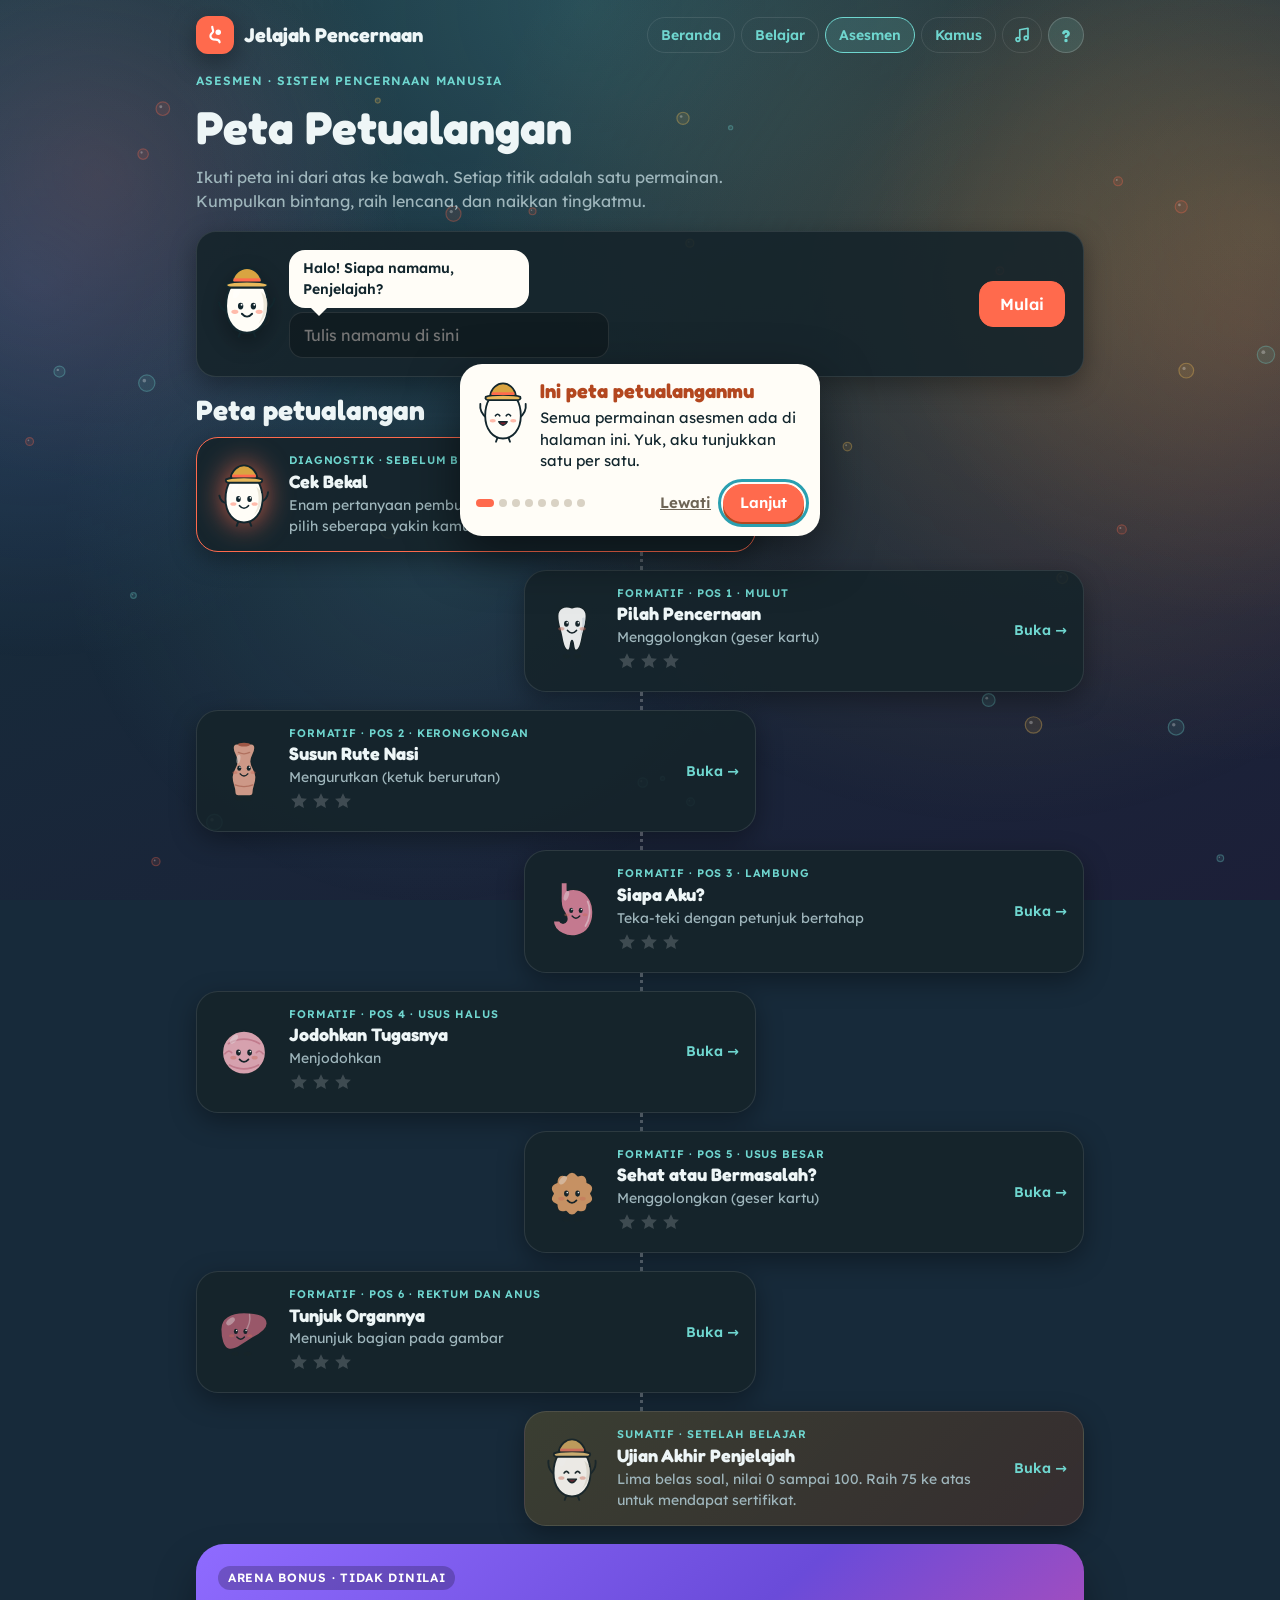
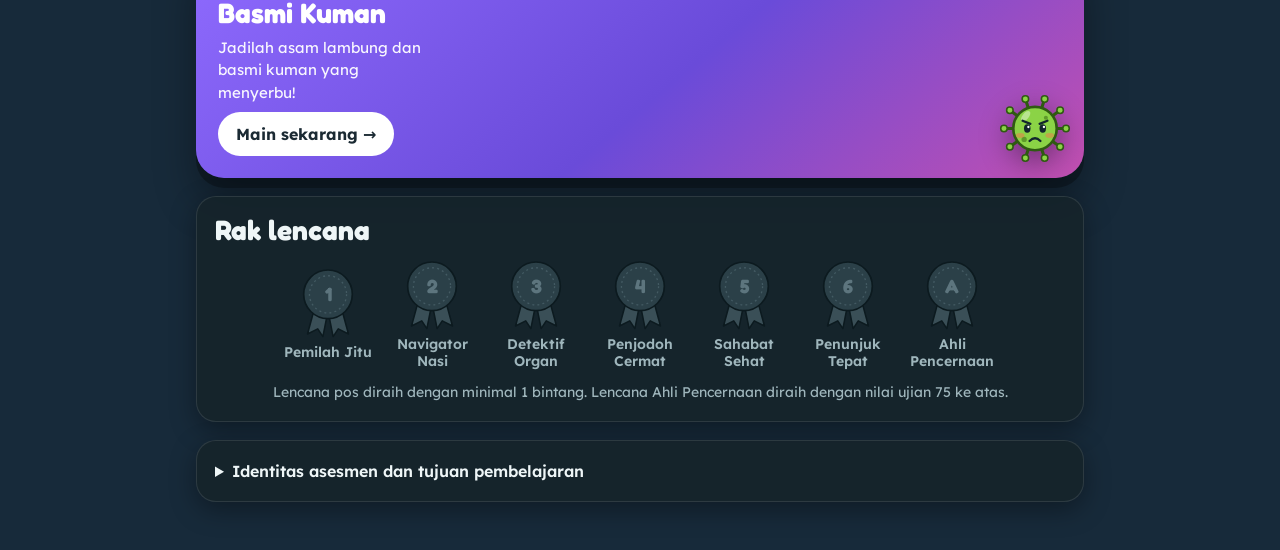
==== commit 83e8cd95: "Kamus Pencernaan, mode tanpa internet, dan pemasangan sebagai aplikasi" ====
--- a/asesmen/index.html
+++ b/asesmen/index.html
@@ -6,6 +6,8 @@
 <title>Asesmen · Jelajah Pencernaan</title>
 <meta name="description" content="Asesmen diagnostik, formatif, dan sumatif sistem pencernaan manusia untuk kelas 5 SD.">
 <link rel="icon" href="data:image/svg+xml,%3Csvg xmlns='http://www.w3.org/2000/svg' viewBox='0 0 64 64'%3E%3Crect width='64' height='64' rx='16' fill='%23ff6a4d'/%3E%3Cpath d='M32 12c13 0 19 13 19 25 0 13-9 21-19 21s-19-8-19-21c0-12 6-25 19-25z' fill='%23fffdf7' stroke='%2312262d' stroke-width='3'/%3E%3Ccircle cx='25' cy='36' r='3' fill='%2312262d'/%3E%3Ccircle cx='39' cy='36' r='3' fill='%2312262d'/%3E%3Cpath d='M26 44q6 6 12 0' fill='none' stroke='%2312262d' stroke-width='3' stroke-linecap='round'/%3E%3C/svg%3E">
+<link rel="manifest" href="../manifest.webmanifest">
+<link rel="apple-touch-icon" href="../assets/ikon-192.png">
 <meta name="theme-color" content="#1f333b">
 <link rel="preconnect" href="https://fonts.gstatic.com" crossorigin>
 <link rel="stylesheet" href="https://fonts.googleapis.com/css2?family=Fredoka:wght@600;700&family=Lexend:wght@400;600&display=swap">
--- a/assets/tema.css
+++ b/assets/tema.css
@@ -169,6 +169,11 @@
 .rute .n.ok { background: var(--sun); color: #1b1410; }
 @media (max-width: 560px) { .menu .maskot .ucap { display: none; } .pintu { min-height: 0; } }
 @media print { .latar { display: none; } }
+.kamus { display: grid; gap: 12px; grid-template-columns: repeat(auto-fill, minmax(min(280px, 100%), 1fr)); }
+.kata { background: var(--panel); border: 1px solid var(--edge); border-radius: 18px; padding: 14px 16px; display: flex; flex-direction: column; gap: 8px; box-shadow: var(--shadow); }
+.alat { width: min(980px, 100%); display: flex; flex-wrap: wrap; justify-content: center; gap: 10px; }
+.alat .btn { background: rgba(0, 0, 0, 0.3); border-radius: 999px; }
+
 /* ---------- panel suara, tombol baca, toast, transisi ---------- */
 .tsuara { position: relative; gap: 4px; }
 .tsuara .eq { display: none; align-items: flex-end; gap: 2px; height: 14px; }
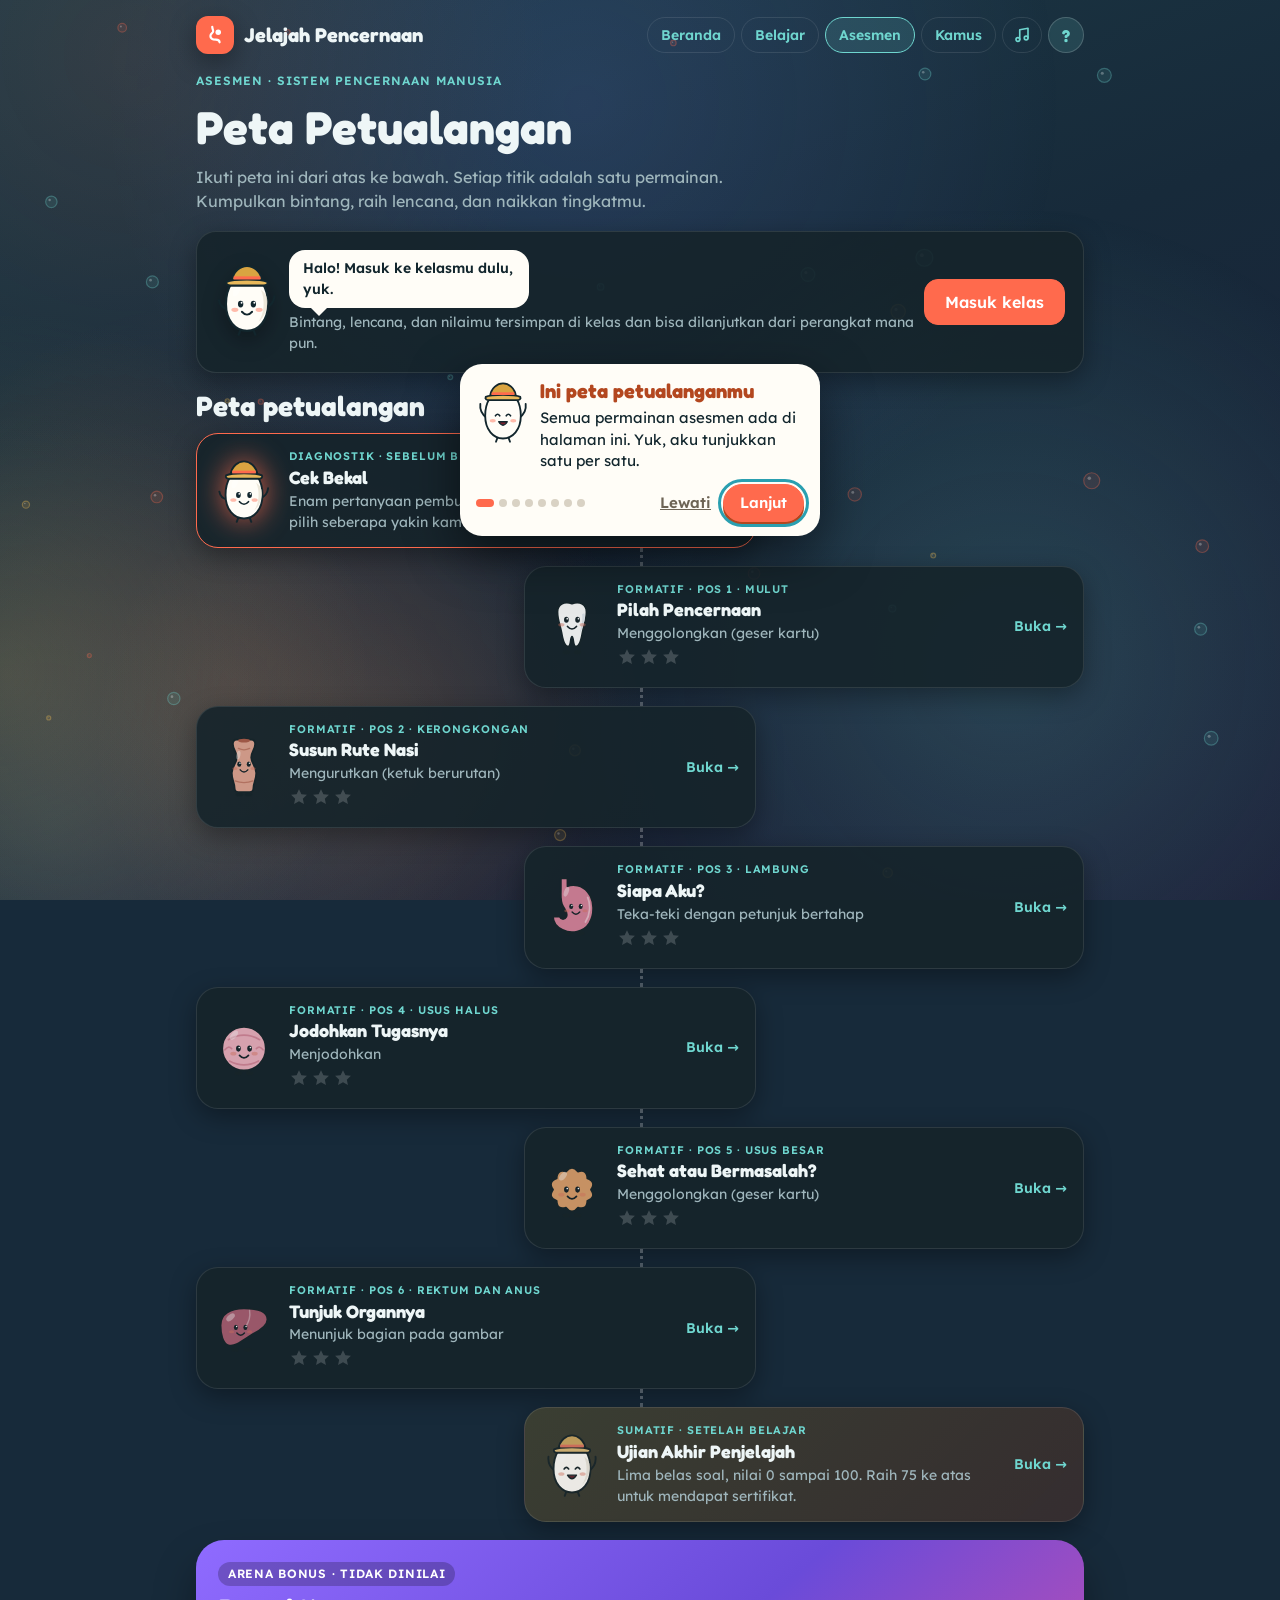
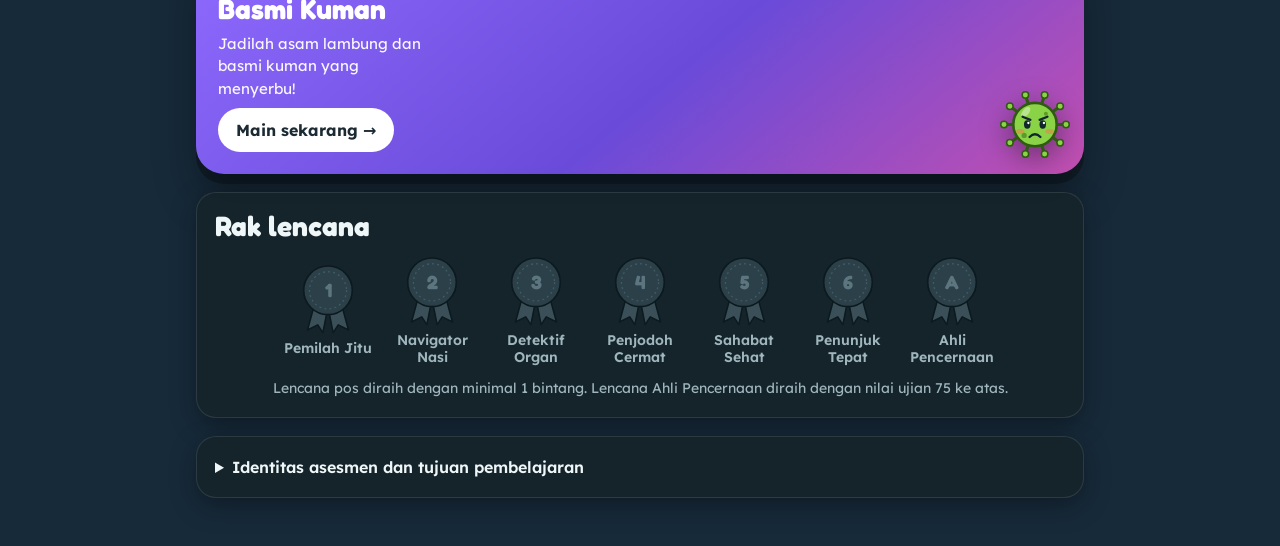
==== commit a17b5242: "Database kelas: akun siswa, sinkron progres, papan bintang, dan dasbor guru" ====
--- a/asesmen/index.html
+++ b/asesmen/index.html
@@ -17,6 +17,7 @@
 <div id="app"></div>
 <script src="../assets/pandu.js"></script>
 <script src="../assets/inti.js"></script>
+<script src="../assets/akun.js"></script>
 <script src="../assets/tokoh.js"></script>
 <script src="../assets/audio.js"></script>
 <script src="../assets/soal.js"></script>
--- a/assets/tema.css
+++ b/assets/tema.css
@@ -264,3 +264,35 @@
   .pembuka .baris-tokoh > .tokoh svg { width: 46px; height: auto; }
   .pintu .tokoh svg { width: 64px; height: auto; }
 }
+
+/* ---------- akun siswa: jendela masuk, gambar rahasia, papan bintang ---------- */
+.akun-latar { position: fixed; inset: 0; z-index: 120; display: grid; place-items: center; padding: 14px; background: rgba(8, 16, 20, 0.72); backdrop-filter: blur(4px); animation: akunMuncul .2s ease; overflow: auto; }
+.akun-kotak { width: min(460px, 100%); gap: 16px; background: #1b2e36; animation: akunNaik .28s cubic-bezier(.2, 1.3, .4, 1); }
+@keyframes akunMuncul { from { opacity: 0; } } @keyframes akunNaik { from { transform: translateY(18px) scale(.96); opacity: 0; } }
+.akun-kelas { width: 76px; height: 76px; border-radius: 22px; border: 2px solid var(--edge); background: var(--panel-2); font-family: var(--font-display); font-weight: 700; font-size: 38px; transition: transform .12s ease, background .12s ease; }
+.akun-kelas:hover { border-color: var(--teal); } .akun-kelas.pilih { background: var(--accent); border-color: var(--accent); color: #fff; transform: translateY(-3px) rotate(-3deg); box-shadow: 0 8px 18px rgba(255, 106, 77, 0.35); }
+.akun-gambar { display: grid; grid-template-columns: repeat(4, 1fr); gap: 8px; }
+.akun-gambar button { aspect-ratio: 1; min-height: 56px; border-radius: 16px; border: 1.5px solid var(--edge); background: rgba(0, 0, 0, 0.22); font-size: clamp(26px, 8vw, 34px); line-height: 1; transition: transform .1s ease; }
+.akun-gambar button:hover { border-color: var(--teal); } .akun-gambar button:active { transform: scale(.9); }
+.akun-slot { display: flex; align-items: center; gap: 10px; }
+.akun-isi { width: 58px; height: 58px; border-radius: 16px; border: 2px dashed var(--edge); display: grid; place-items: center; font-size: 20px; font-weight: 600; color: var(--muted); }
+.akun-isi.ada { border-style: solid; border-color: var(--teal); background: var(--teal-soft); font-size: 32px; animation: akunNaik .25s cubic-bezier(.2, 1.4, .4, 1); }
+.akun-galat { color: #ff9da0; }
+.lencana-kelas { display: inline-flex; align-items: center; gap: 8px; padding: 4px 12px 4px 4px; border-radius: 999px; background: var(--teal-soft); color: var(--teal); font-weight: 600; font-size: 14px; }
+.lencana-kelas b { width: 28px; height: 28px; border-radius: 50%; background: var(--teal); color: var(--dark); display: grid; place-items: center; font-family: var(--font-display); }
+.awan { display: inline-flex; align-items: center; gap: 6px; font-size: 12px; color: var(--muted); } .awan i { width: 8px; height: 8px; border-radius: 50%; background: var(--good); } .awan.tunda i { background: var(--sun); }
+.papan { list-style: none; margin: 0; padding: 0; display: flex; flex-direction: column; gap: 6px; }
+.papan li { display: grid; grid-template-columns: 34px 1fr auto; align-items: center; gap: 10px; padding: 8px 12px; border-radius: 14px; background: rgba(0, 0, 0, 0.2); border: 1px solid var(--edge); animation: akunNaik .3s ease backwards; }
+.papan li.saya { border-color: var(--sun); background: rgba(255, 200, 87, 0.12); }
+.papan .urut { width: 30px; height: 30px; border-radius: 50%; display: grid; place-items: center; font-family: var(--font-display); font-weight: 700; background: var(--panel-2); font-variant-numeric: tabular-nums; }
+.papan li:nth-child(1) .urut { background: #ffc857; color: #3a2a00; } .papan li:nth-child(2) .urut { background: #cfd8dc; color: #24323a; } .papan li:nth-child(3) .urut { background: #d89a6a; color: #3a1d08; }
+.papan .nm { font-weight: 600; min-width: 0; overflow: hidden; text-overflow: ellipsis; white-space: nowrap; } .papan .bt { display: inline-flex; align-items: center; gap: 4px; color: var(--sun); font-weight: 600; font-variant-numeric: tabular-nums; }
+@media (prefers-reduced-motion: reduce) { .akun-latar, .akun-kotak, .akun-isi.ada, .papan li { animation: none; } }
+@media print { .akun-latar { display: none !important; } }
+/* ---------- dasbor guru ---------- */
+.tab-kelas { display: flex; gap: 6px; flex-wrap: wrap; } .tab-kelas button { min-height: 40px; padding: 0 16px; border-radius: 999px; border: 1.5px solid var(--edge); background: transparent; font-weight: 600; } .tab-kelas button[aria-pressed="true"] { background: var(--teal); border-color: var(--teal); color: var(--dark); }
+.batang { display: flex; flex-direction: column; gap: 8px; } .batang .brs { display: grid; grid-template-columns: minmax(120px, 34%) 1fr 48px; gap: 10px; align-items: center; font-size: 14px; }
+.batang .jalur { height: 14px; border-radius: 999px; background: rgba(255, 255, 255, 0.08); overflow: hidden; } .batang .jalur i { display: block; height: 100%; border-radius: 999px; background: var(--teal); } .batang .jalur i.rendah { background: #ef8b5a; } .batang .jalur i.sedang { background: var(--sun); }
+.batang .brs > :last-child { text-align: right; font-variant-numeric: tabular-nums; font-weight: 600; }
+td.tengah, th.tengah { text-align: center; } td .mini { display: inline-flex; gap: 2px; color: var(--sun); }
+@media print { .batang .jalur { border: 1px solid #999; } .batang .jalur i { background: #555 !important; } }
